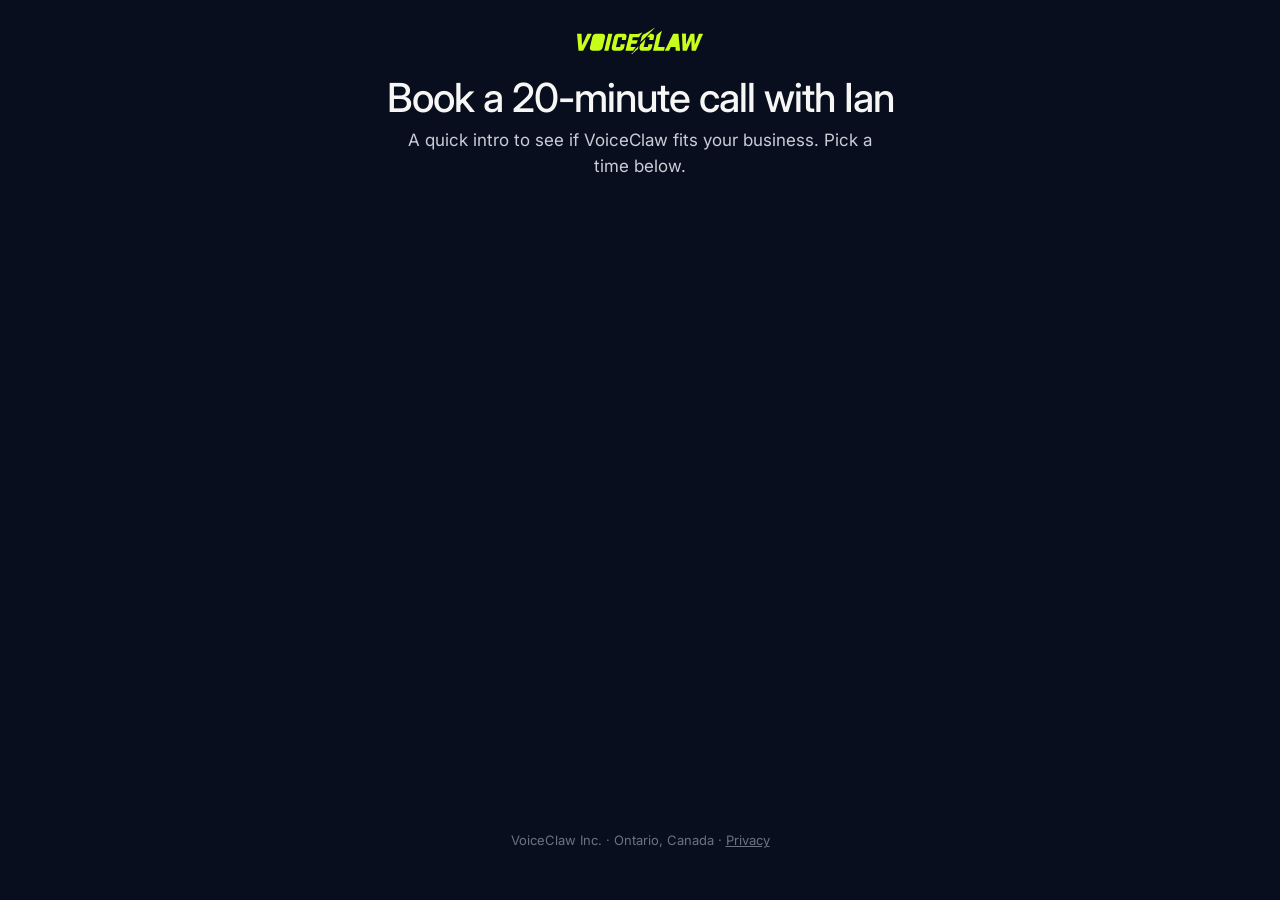
==== book/index.html @ bdc1e17b "Add /book: Cal.com 20-minute calendar embedded on voiceclaw.ca; a confirmed booking reports Schedule" ====
<!doctype html>
<html lang="en">
<head>
<meta charset="utf-8">
<meta name="viewport" content="width=device-width, initial-scale=1">
<title>Book a 20-minute call with Ian. VoiceClaw.</title>
<meta name="description" content="Pick a time for a 20-minute intro call with Ian Pilon to see if a business memory you can talk to fits your business.">
<meta name="robots" content="noindex, nofollow">
<link rel="preconnect" href="https://fonts.googleapis.com">
<link rel="preconnect" href="https://fonts.gstatic.com" crossorigin>
<link href="https://fonts.googleapis.com/css2?family=Inter:wght@300;400;500;600&display=swap" rel="stylesheet">
<style>
  :root{--ground:#090E1F;--line:rgba(107,114,128,.28);--ink:#F6F7F4;--ink-2:#C9CED6;--muted:#6B7280;--accent:#C8FF1A}
  *{box-sizing:border-box}
  body{margin:0;background:var(--ground);color:var(--ink);font-family:Inter,system-ui,-apple-system,sans-serif;font-size:17px;line-height:1.5;-webkit-font-smoothing:antialiased}
  header{max-width:980px;margin:0 auto;padding:28px 20px 8px;text-align:center}
  header img{height:26px;display:block;margin:0 auto 22px}
  h1{margin:0 0 8px;font-weight:500;letter-spacing:-.025em;font-size:clamp(28px,5vw,40px);line-height:1.1;text-wrap:balance}
  p{margin:0 auto;color:var(--ink-2);max-width:44ch;text-wrap:pretty}
  #cal{max-width:980px;margin:0 auto;min-height:620px;padding:0 8px}
  footer{text-align:center;color:var(--muted);font-size:13px;padding:24px 20px 40px}
  footer a{color:var(--muted)}
</style>
</head>
<body>
<header>
  <a href="/"><img src="/assets/voiceclaw-logo.svg" alt="VoiceClaw"></a>
  <h1>Book a 20-minute call with Ian</h1>
  <p>A quick intro to see if VoiceClaw fits your business. Pick a time below.</p>
</header>
<div id="cal"></div>
<footer>VoiceClaw Inc. · Ontario, Canada · <a href="/privacy/">Privacy</a></footer>

<script src="/assets/measure.js?v=1"></script>
<script>
  // Cal.com inline embed loader, as published by Cal.com.
  (function (C, A, L) { var p = function (a, ar) { a.q.push(ar); }; var d = C.document; C.Cal = C.Cal || function () { var cal = C.Cal; var ar = arguments; if (!cal.loaded) { cal.ns = {}; cal.q = cal.q || []; d.head.appendChild(d.createElement("script")).src = A; cal.loaded = true; } if (ar[0] === L) { var api = function () { p(api, arguments); }; var namespace = ar[1]; api.q = api.q || []; if (typeof namespace === "string") { cal.ns[namespace] = cal.ns[namespace] || api; p(cal.ns[namespace], ar); p(cal, ["initNamespace", namespace]); } else p(cal, ar); return; } p(cal, ar); }; })(window, "https://app.cal.com/embed/embed.js", "init");
  Cal("init", "intro", { origin: "https://cal.com" });
  Cal.ns.intro("inline", { elementOrSelector: "#cal", calLink: "ian-pilon/20min", config: { layout: "month_view", theme: "dark" } });
  Cal.ns.intro("ui", { theme: "dark", hideEventTypeDetails: false, layout: "month_view" });

  // A confirmed booking is reported once: Schedule to the Meta Pixel (what the ads optimize for), booked_call to PostHog.
  var reported = false;
  function booked() {
    if (reported) return; reported = true;
    fbq('track', 'Schedule');
    posthog.capture('booked_call');
  }
  Cal.ns.intro("on", { action: "bookingSuccessfulV2", callback: booked });
  Cal.ns.intro("on", { action: "bookingSuccessful", callback: booked });
</script>
</body>
</html>
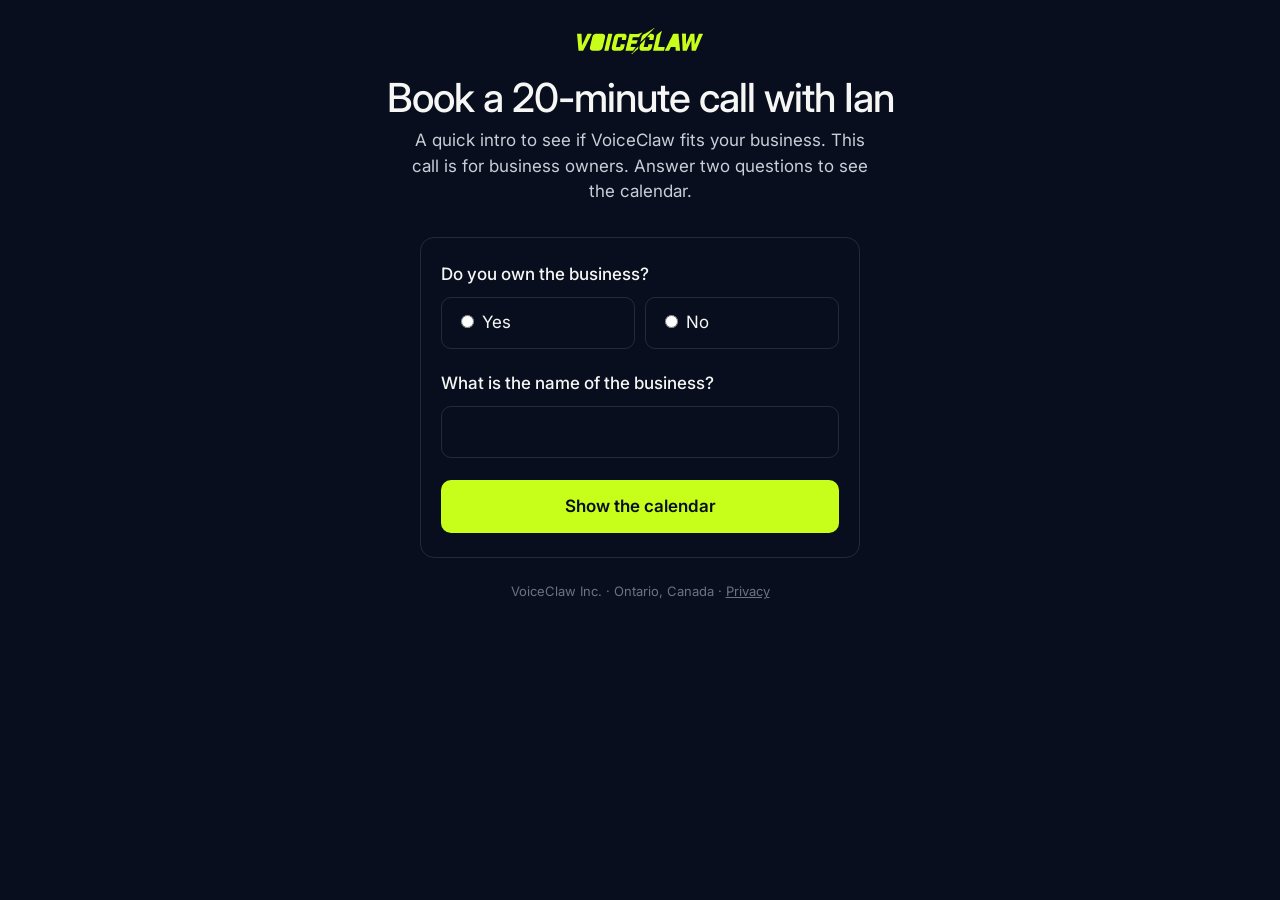
==== commit bc87ea11: "Booking page: ask 'Do you own the business?' and the business name before the calendar; only an owne" ====
--- a/book/index.html
+++ b/book/index.html
@@ -18,6 +18,19 @@
   h1{margin:0 0 8px;font-weight:500;letter-spacing:-.025em;font-size:clamp(28px,5vw,40px);line-height:1.1;text-wrap:balance}
   p{margin:0 auto;color:var(--ink-2);max-width:44ch;text-wrap:pretty}
   #cal{max-width:980px;margin:0 auto;min-height:620px;padding:0 8px}
+  #gate,#notowner{max-width:440px;margin:24px auto 0;padding:24px 20px;border:1px solid var(--line);border-radius:14px;text-align:left}
+  #gate legend,#gate label{display:block;padding:0;margin:0 0 10px;color:var(--ink);font-weight:500}
+  #gate fieldset{border:0;padding:0;margin:0 0 22px}
+  .choice{display:flex;gap:10px}
+  #gate .choice label{flex:1;margin:0;padding:12px 14px;border:1px solid var(--line);border-radius:10px;font-weight:400;cursor:pointer}
+  #gate .choice label:has(input:checked){border-color:var(--accent)}
+  .choice input{accent-color:var(--accent);margin-right:8px}
+  #gate input[type=text]{width:100%;padding:12px 14px;border:1px solid var(--line);border-radius:10px;background:transparent;color:var(--ink);font:inherit}
+  #gate button{width:100%;margin-top:22px;padding:14px;border:0;border-radius:10px;background:var(--accent);color:#090E1F;font:inherit;font-weight:600;cursor:pointer}
+  #gate-error{margin:12px 0 0;max-width:none;color:var(--ink);font-size:15px}
+  #notowner p{margin:0;max-width:none}
+  #notowner p+p{margin-top:10px}
+  [hidden]{display:none!important}
   footer{text-align:center;color:var(--muted);font-size:13px;padding:24px 20px 40px}
   footer a{color:var(--muted)}
 </style>
@@ -26,9 +39,26 @@
 <header>
   <a href="/"><img src="/assets/voiceclaw-logo.svg" alt="VoiceClaw"></a>
   <h1>Book a 20-minute call with Ian</h1>
-  <p>A quick intro to see if VoiceClaw fits your business. Pick a time below.</p>
+  <p id="intro">A quick intro to see if VoiceClaw fits your business. This call is for business owners. Answer two questions to see the calendar.</p>
 </header>
-<div id="cal"></div>
+<form id="gate" novalidate>
+  <fieldset>
+    <legend>Do you own the business?</legend>
+    <div class="choice">
+      <label><input type="radio" name="owner" value="Yes">Yes</label>
+      <label><input type="radio" name="owner" value="No">No</label>
+    </div>
+  </fieldset>
+  <label for="business">What is the name of the business?</label>
+  <input type="text" id="business" name="business" autocomplete="organization" maxlength="80">
+  <p id="gate-error" role="alert" hidden>Answer both questions to see the calendar.</p>
+  <button type="submit">Show the calendar</button>
+</form>
+<div id="notowner" hidden>
+  <p>This call is for the owner of the business.</p>
+  <p>If the owner wants to see VoiceClaw, send them this page and they can pick a time.</p>
+</div>
+<div id="cal" hidden></div>
 <footer>VoiceClaw Inc. · Ontario, Canada · <a href="/privacy/">Privacy</a></footer>
 
 <script src="/assets/measure.js?v=1"></script>
@@ -36,8 +66,26 @@
   // Cal.com inline embed loader, as published by Cal.com.
   (function (C, A, L) { var p = function (a, ar) { a.q.push(ar); }; var d = C.document; C.Cal = C.Cal || function () { var cal = C.Cal; var ar = arguments; if (!cal.loaded) { cal.ns = {}; cal.q = cal.q || []; d.head.appendChild(d.createElement("script")).src = A; cal.loaded = true; } if (ar[0] === L) { var api = function () { p(api, arguments); }; var namespace = ar[1]; api.q = api.q || []; if (typeof namespace === "string") { cal.ns[namespace] = cal.ns[namespace] || api; p(cal.ns[namespace], ar); p(cal, ["initNamespace", namespace]); } else p(cal, ar); return; } p(cal, ar); }; })(window, "https://app.cal.com/embed/embed.js", "init");
   Cal("init", "intro", { origin: "https://cal.com" });
-  Cal.ns.intro("inline", { elementOrSelector: "#cal", calLink: "ian-pilon/20min", config: { layout: "month_view", theme: "dark" } });
   Cal.ns.intro("ui", { theme: "dark", hideEventTypeDetails: false, layout: "month_view" });
+
+  // The calendar is shown only to a visitor who says they own the business. The two answers are carried into the Cal.com form.
+  var gate = document.getElementById('gate');
+  gate.addEventListener('submit', function (e) {
+    e.preventDefault();
+    var owner = (gate.querySelector('input[name=owner]:checked') || {}).value;
+    var business = document.getElementById('business').value.trim();
+    if (!owner || business.length < 2) { document.getElementById('gate-error').hidden = false; return; }
+    gate.hidden = true;
+    if (owner !== 'Yes') {
+      document.getElementById('notowner').hidden = false;
+      posthog.capture('book_gate_not_owner');
+      return;
+    }
+    posthog.capture('book_gate_owner');
+    document.getElementById('intro').textContent = 'A quick intro to see if VoiceClaw fits your business. Pick a time below.';
+    document.getElementById('cal').hidden = false;
+    Cal.ns.intro("inline", { elementOrSelector: "#cal", calLink: "ian-pilon/20min", config: { layout: "month_view", theme: "dark", "Business-name": business, "is-owner": "Yes" } });
+  });
 
   // A confirmed booking is reported once: Schedule to the Meta Pixel (what the ads optimize for), booked_call to PostHog.
   var reported = false;
